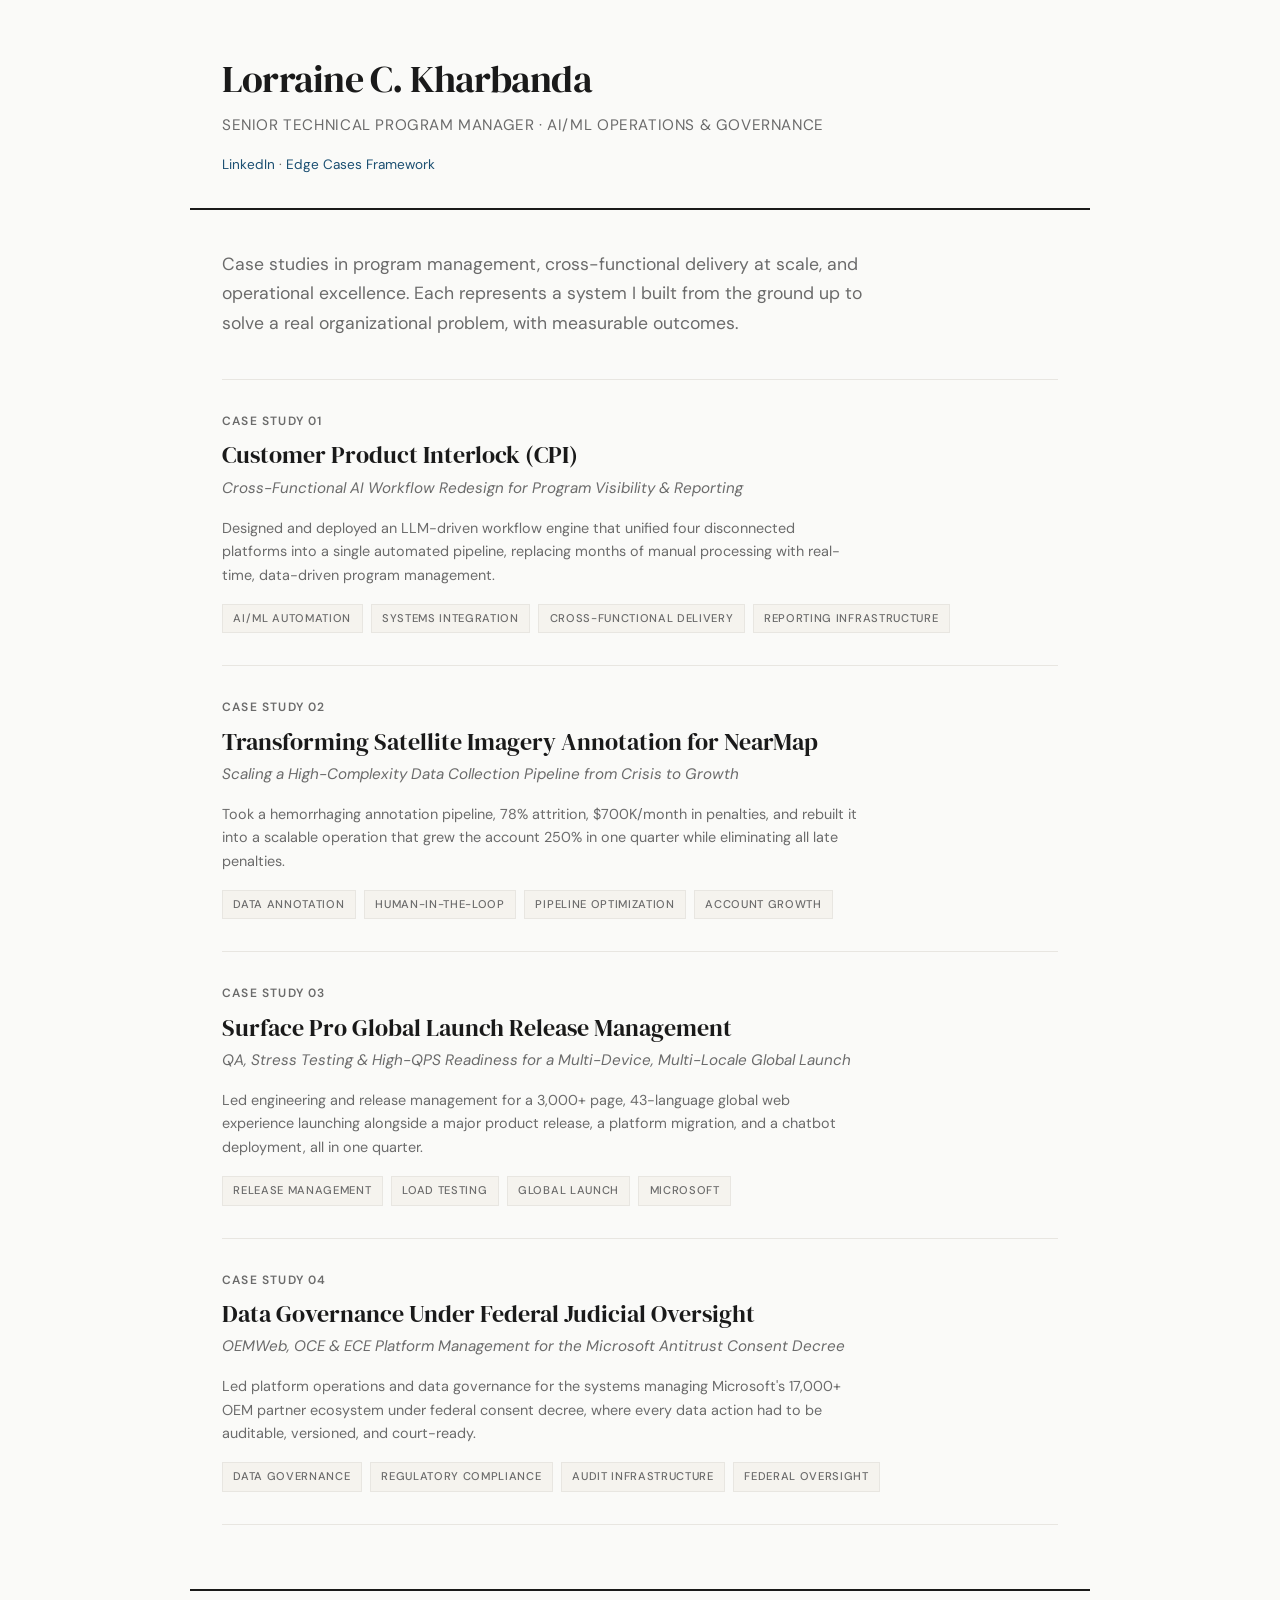
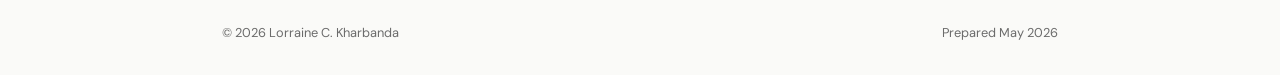
==== index.html @ 27037e4f "Add files via upload" ====
<!DOCTYPE html>
<html lang="en">
<head>
    <meta charset="UTF-8">
    <meta name="viewport" content="width=device-width, initial-scale=1.0">
    <title>Case Studies | Lorraine C. Kharbanda</title>
    <meta name="description" content="Case studies in program management, cross-functional delivery at scale, and operational excellence by Lorraine C. Kharbanda.">
    <link rel="preconnect" href="https://fonts.googleapis.com">
    <link rel="preconnect" href="https://fonts.gstatic.com" crossorigin>
    <link href="https://fonts.googleapis.com/css2?family=DM+Sans:ital,opsz,wght@0,9..40,300;0,9..40,400;0,9..40,500;0,9..40,600;0,9..40,700;1,9..40,400&family=DM+Serif+Display&display=swap" rel="stylesheet">
    <style>
        *, *::before, *::after { margin: 0; padding: 0; box-sizing: border-box; }

        :root {
            --ink: #1a1a1a;
            --paper: #fafaf8;
            --mid: #6b6b6b;
            --light: #e8e6e1;
            --accent: #1B4F72;
            --accent-light: #2471a3;
            --warm: #f5f3ee;
        }

        body {
            font-family: 'DM Sans', sans-serif;
            background: var(--paper);
            color: var(--ink);
            line-height: 1.6;
            -webkit-font-smoothing: antialiased;
        }

        .site-header {
            padding: 3rem 2rem 2rem;
            max-width: 900px;
            margin: 0 auto;
            border-bottom: 2px solid var(--ink);
        }

        .site-header h1 {
            font-family: 'DM Serif Display', serif;
            font-size: 2.4rem;
            font-weight: 400;
            letter-spacing: -0.02em;
            color: var(--ink);
            margin-bottom: 0.25rem;
        }

        .site-header .subtitle {
            font-size: 0.95rem;
            color: var(--mid);
            font-weight: 400;
            letter-spacing: 0.04em;
            text-transform: uppercase;
        }

        .site-header .contact {
            margin-top: 1rem;
            font-size: 0.85rem;
            color: var(--mid);
        }

        .site-header .contact a {
            color: var(--accent);
            text-decoration: none;
        }

        .site-header .contact a:hover {
            text-decoration: underline;
        }

        .intro {
            max-width: 900px;
            margin: 0 auto;
            padding: 2.5rem 2rem 1.5rem;
        }

        .intro p {
            font-size: 1.1rem;
            color: var(--mid);
            max-width: 680px;
            line-height: 1.7;
        }

        .case-studies-grid {
            max-width: 900px;
            margin: 0 auto;
            padding: 1rem 2rem 4rem;
            display: flex;
            flex-direction: column;
            gap: 0;
        }

        .case-study-card {
            display: block;
            text-decoration: none;
            color: inherit;
            padding: 2rem 0;
            border-bottom: 1px solid var(--light);
            transition: all 0.2s ease;
        }

        .case-study-card:first-child {
            border-top: 1px solid var(--light);
        }

        .case-study-card:hover {
            padding-left: 1rem;
        }

        .case-study-card:hover .card-title {
            color: var(--accent);
        }

        .card-number {
            font-size: 0.75rem;
            font-weight: 600;
            letter-spacing: 0.1em;
            text-transform: uppercase;
            color: var(--mid);
            margin-bottom: 0.5rem;
        }

        .card-title {
            font-family: 'DM Serif Display', serif;
            font-size: 1.5rem;
            font-weight: 400;
            line-height: 1.3;
            margin-bottom: 0.35rem;
            transition: color 0.2s ease;
        }

        .card-subtitle {
            font-size: 0.95rem;
            color: var(--mid);
            margin-bottom: 1rem;
            font-style: italic;
        }

        .card-description {
            font-size: 0.9rem;
            color: var(--mid);
            max-width: 640px;
            line-height: 1.65;
        }

        .card-tags {
            display: flex;
            flex-wrap: wrap;
            gap: 0.5rem;
            margin-top: 1rem;
        }

        .card-tag {
            font-size: 0.7rem;
            font-weight: 500;
            letter-spacing: 0.06em;
            text-transform: uppercase;
            padding: 0.3rem 0.65rem;
            background: var(--warm);
            border: 1px solid var(--light);
            color: var(--mid);
        }

        .site-footer {
            max-width: 900px;
            margin: 0 auto;
            padding: 2rem;
            border-top: 2px solid var(--ink);
            font-size: 0.8rem;
            color: var(--mid);
            display: flex;
            justify-content: space-between;
            align-items: center;
        }

        .site-footer a {
            color: var(--accent);
            text-decoration: none;
        }

        .site-footer a:hover {
            text-decoration: underline;
        }

        @media (max-width: 640px) {
            .site-header { padding: 2rem 1.25rem 1.5rem; }
            .site-header h1 { font-size: 1.8rem; }
            .intro { padding: 2rem 1.25rem 1rem; }
            .case-studies-grid { padding: 1rem 1.25rem 3rem; }
            .card-title { font-size: 1.25rem; }
            .site-footer { padding: 1.5rem 1.25rem; flex-direction: column; gap: 0.5rem; }
        }
    </style>
</head>
<body>
    <header class="site-header">
        <h1>Lorraine C. Kharbanda</h1>
        <div class="subtitle">Senior Technical Program Manager &middot; AI/ML Operations &amp; Governance</div>
        <div class="contact">
            <a href="https://linkedin.com/in/lorraineckharbanda">LinkedIn</a> &middot;
            <a href="https://lorraineckharbanda.github.io/edge-cases/">Edge Cases Framework</a>
        </div>
    </header>

    <section class="intro">
        <p>Case studies in program management, cross-functional delivery at scale, and operational excellence. Each represents a system I built from the ground up to solve a real organizational problem, with measurable outcomes.</p>
    </section>

    <section class="case-studies-grid">
        <a href="cpi.html" class="case-study-card">
            <div class="card-number">Case Study 01</div>
            <div class="card-title">Customer Product Interlock (CPI)</div>
            <div class="card-subtitle">Cross-Functional AI Workflow Redesign for Program Visibility &amp; Reporting</div>
            <div class="card-description">Designed and deployed an LLM-driven workflow engine that unified four disconnected platforms into a single automated pipeline, replacing months of manual processing with real-time, data-driven program management.</div>
            <div class="card-tags">
                <span class="card-tag">AI/ML Automation</span>
                <span class="card-tag">Systems Integration</span>
                <span class="card-tag">Cross-Functional Delivery</span>
                <span class="card-tag">Reporting Infrastructure</span>
            </div>
        </a>

        <a href="nearmap.html" class="case-study-card">
            <div class="card-number">Case Study 02</div>
            <div class="card-title">Transforming Satellite Imagery Annotation for NearMap</div>
            <div class="card-subtitle">Scaling a High-Complexity Data Collection Pipeline from Crisis to Growth</div>
            <div class="card-description">Took a hemorrhaging annotation pipeline, 78% attrition, $700K/month in penalties, and rebuilt it into a scalable operation that grew the account 250% in one quarter while eliminating all late penalties.</div>
            <div class="card-tags">
                <span class="card-tag">Data Annotation</span>
                <span class="card-tag">Human-in-the-Loop</span>
                <span class="card-tag">Pipeline Optimization</span>
                <span class="card-tag">Account Growth</span>
            </div>
        </a>

        <a href="surface.html" class="case-study-card">
            <div class="card-number">Case Study 03</div>
            <div class="card-title">Surface Pro Global Launch Release Management</div>
            <div class="card-subtitle">QA, Stress Testing &amp; High-QPS Readiness for a Multi-Device, Multi-Locale Global Launch</div>
            <div class="card-description">Led engineering and release management for a 3,000+ page, 43-language global web experience launching alongside a major product release, a platform migration, and a chatbot deployment, all in one quarter.</div>
            <div class="card-tags">
                <span class="card-tag">Release Management</span>
                <span class="card-tag">Load Testing</span>
                <span class="card-tag">Global Launch</span>
                <span class="card-tag">Microsoft</span>
            </div>
        </a>

        <a href="oemweb.html" class="case-study-card">
            <div class="card-number">Case Study 04</div>
            <div class="card-title">Data Governance Under Federal Judicial Oversight</div>
            <div class="card-subtitle">OEMWeb, OCE &amp; ECE Platform Management for the Microsoft Antitrust Consent Decree</div>
            <div class="card-description">Led platform operations and data governance for the systems managing Microsoft's 17,000+ OEM partner ecosystem under federal consent decree, where every data action had to be auditable, versioned, and court-ready.</div>
            <div class="card-tags">
                <span class="card-tag">Data Governance</span>
                <span class="card-tag">Regulatory Compliance</span>
                <span class="card-tag">Audit Infrastructure</span>
                <span class="card-tag">Federal Oversight</span>
            </div>
        </a>
    </section>

    <footer class="site-footer">
        <span>&copy; 2026 Lorraine C. Kharbanda</span>
        <span>Prepared May 2026</span>
    </footer>
</body>
</html>
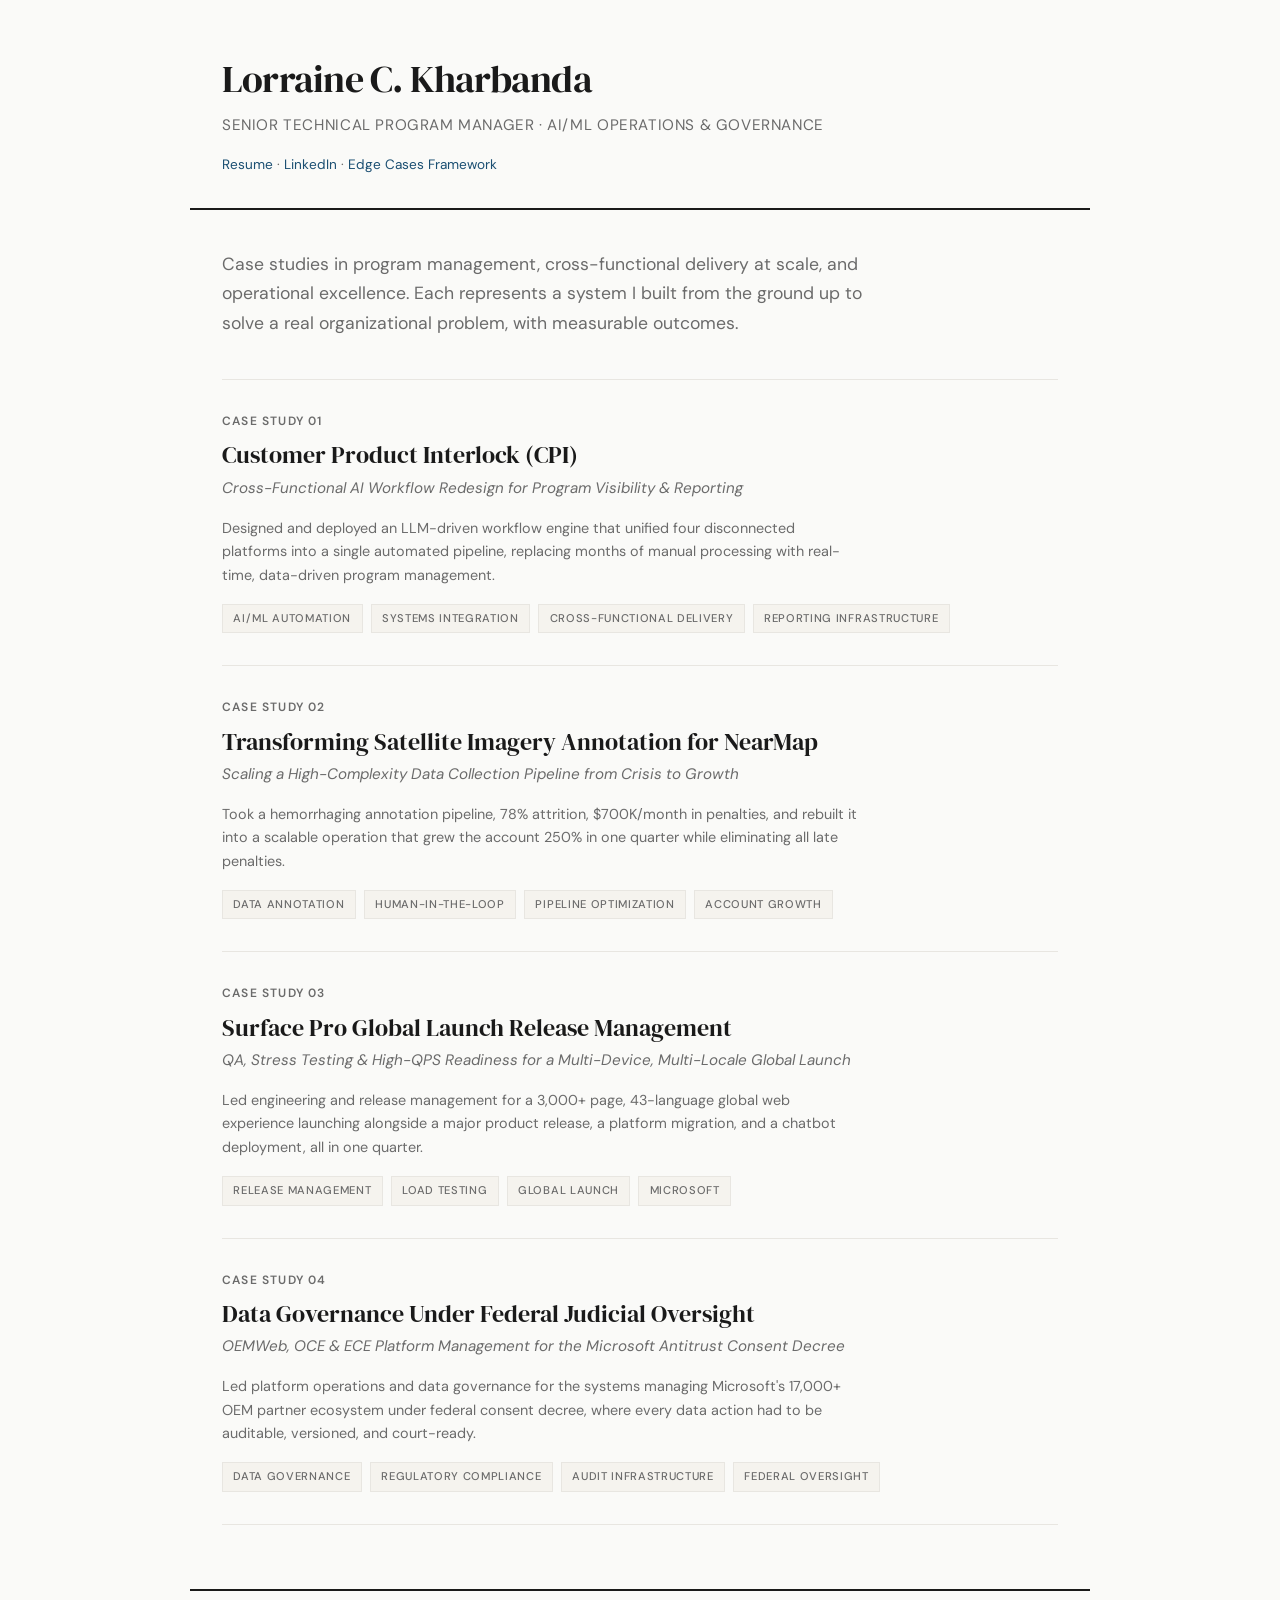
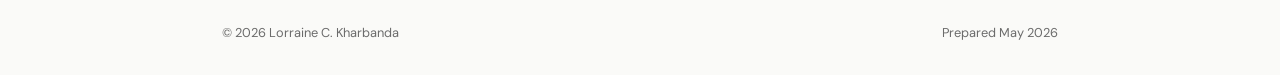
==== commit c4d8ebc2: "Add files via upload" ====
--- a/index.html
+++ b/index.html
@@ -197,6 +197,7 @@
         <h1>Lorraine C. Kharbanda</h1>
         <div class="subtitle">Senior Technical Program Manager &middot; AI/ML Operations &amp; Governance</div>
         <div class="contact">
+            <a href="resume.html">Resume</a> &middot;
             <a href="https://linkedin.com/in/lorraineckharbanda">LinkedIn</a> &middot;
             <a href="https://lorraineckharbanda.github.io/edge-cases/">Edge Cases Framework</a>
         </div>
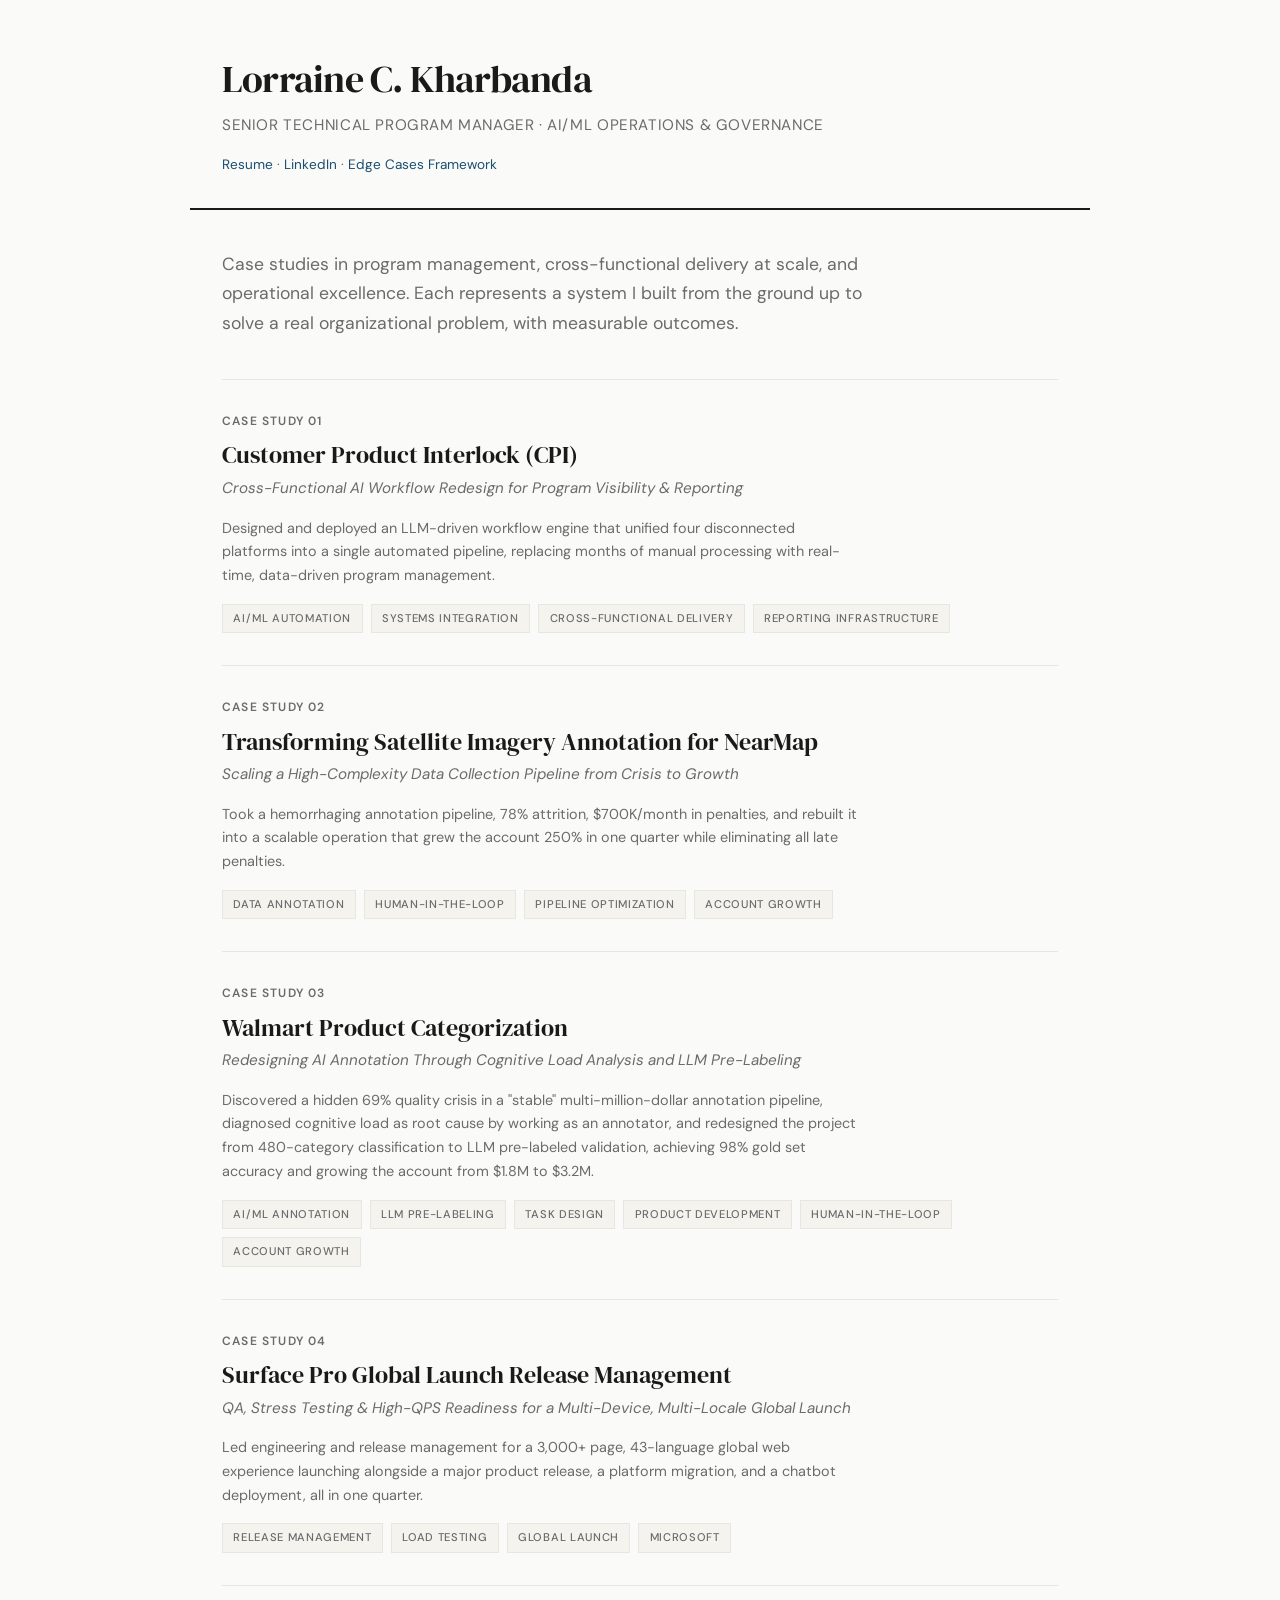
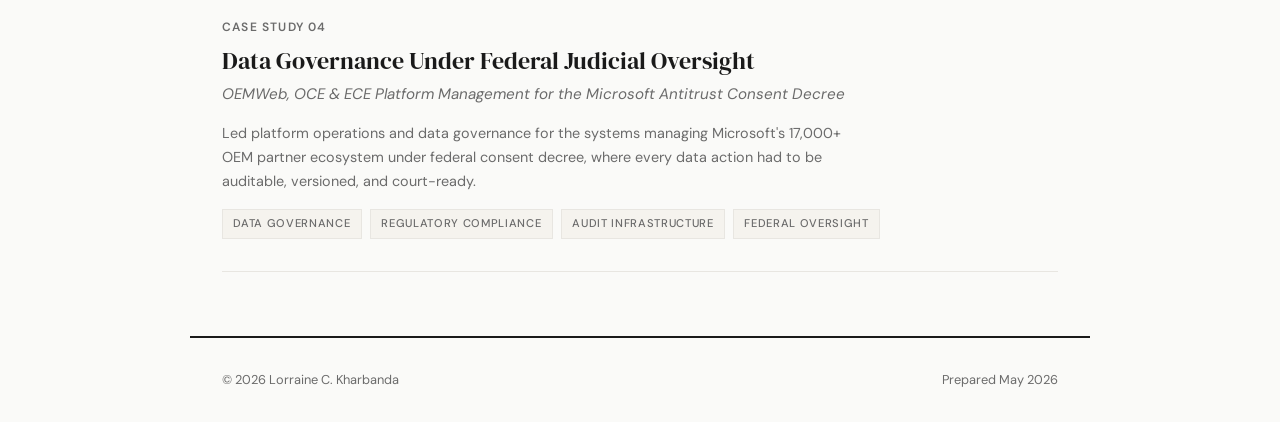
==== commit da0cbff5: "Update index.html" ====
--- a/index.html
+++ b/index.html
@@ -234,8 +234,23 @@
             </div>
         </a>
 
-        <a href="surface.html" class="case-study-card">
+        <a href="walmart.html" class="case-study-card">
             <div class="card-number">Case Study 03</div>
+            <div class="card-title">Walmart Product Categorization</div>
+            <div class="card-subtitle">Redesigning AI Annotation Through Cognitive Load Analysis and LLM Pre-Labeling</div>
+            <div class="card-description">Discovered a hidden 69% quality crisis in a "stable" multi-million-dollar annotation pipeline, diagnosed cognitive load as root cause by working as an annotator, and redesigned the project from 480-category classification to LLM pre-labeled validation, achieving 98% gold set accuracy and growing the account from $1.8M to $3.2M.</div>
+            <div class="card-tags">
+                <span class="card-tag">AI/ML Annotation</span>
+                <span class="card-tag">LLM Pre-Labeling</span>
+                <span class="card-tag">Task Design</span>
+                <span class="card-tag">Product Development</span>
+                <span class="card-tag">Human-in-the-Loop</span>
+                <span class="card-tag">Account Growth</span>
+            </div>
+        </a>
+
+         <a href="surface.html" class="case-study-card">
+            <div class="card-number">Case Study 04</div>
             <div class="card-title">Surface Pro Global Launch Release Management</div>
             <div class="card-subtitle">QA, Stress Testing &amp; High-QPS Readiness for a Multi-Device, Multi-Locale Global Launch</div>
             <div class="card-description">Led engineering and release management for a 3,000+ page, 43-language global web experience launching alongside a major product release, a platform migration, and a chatbot deployment, all in one quarter.</div>
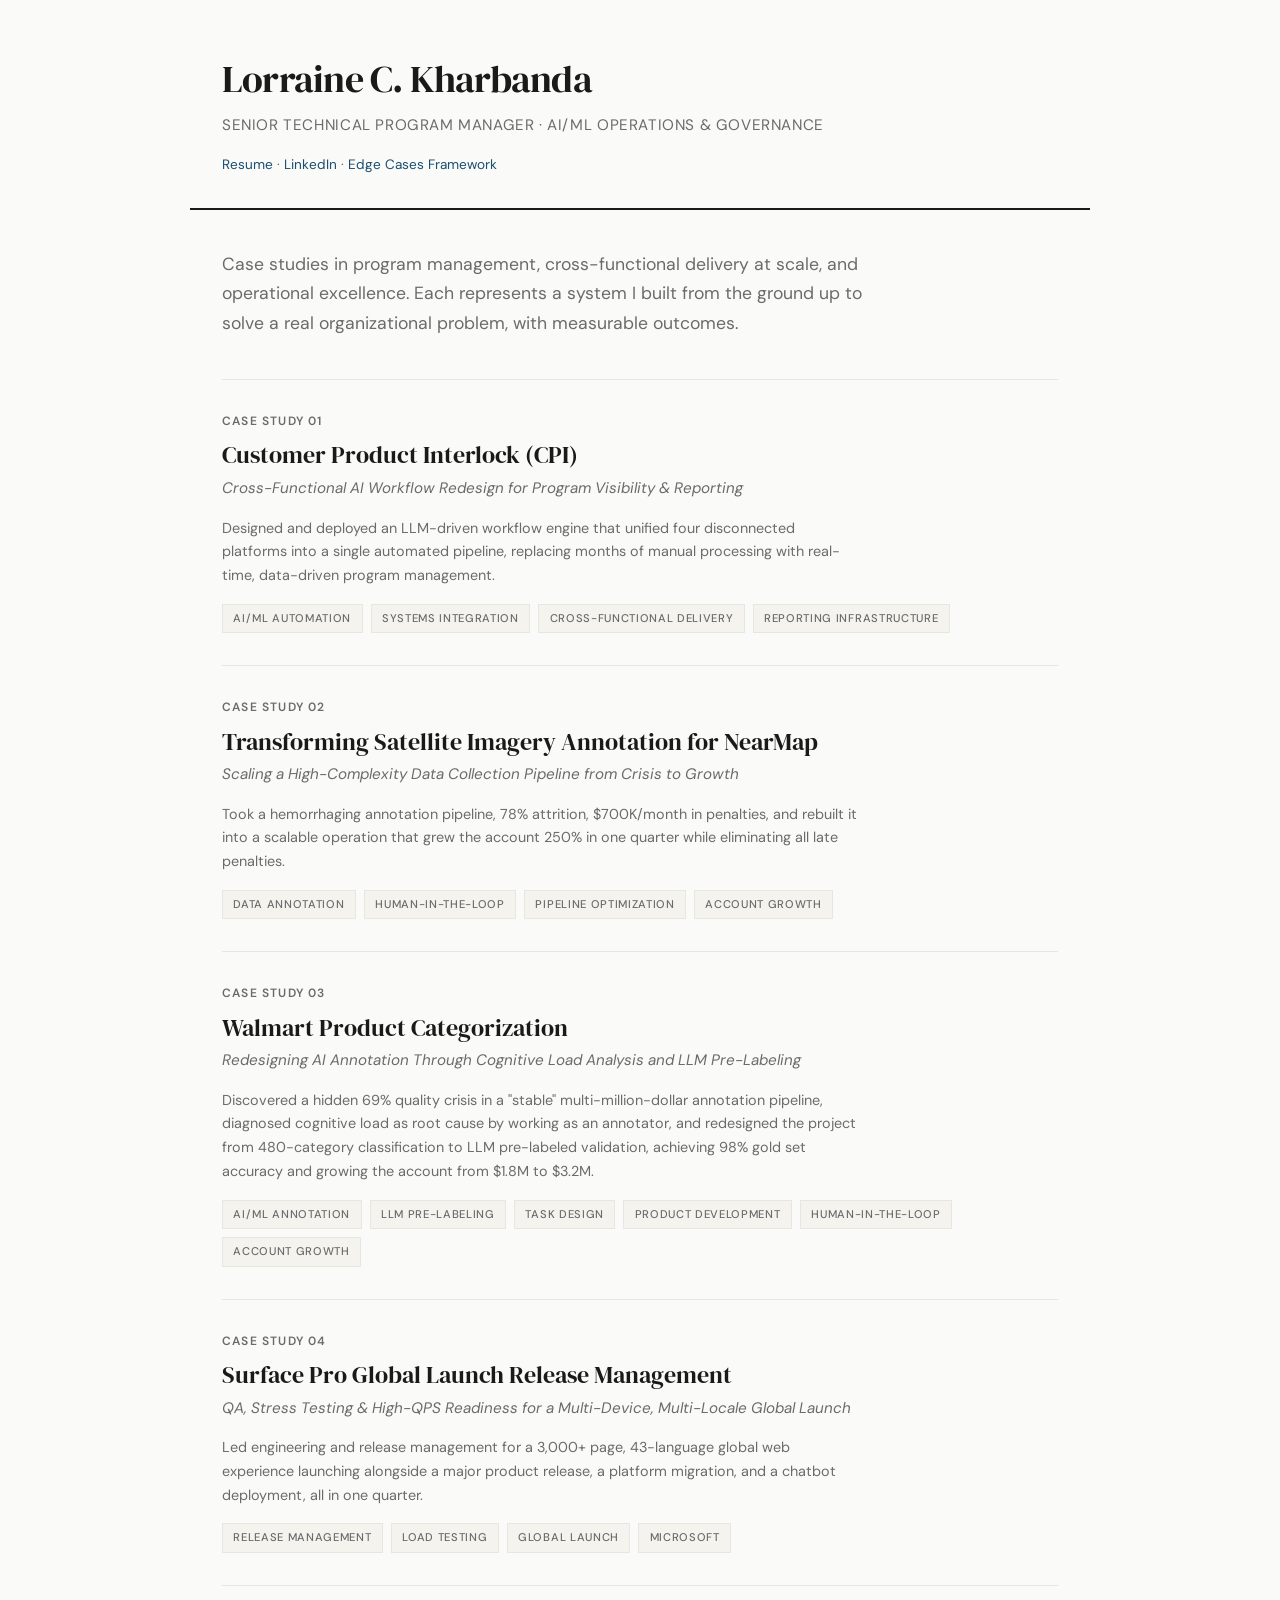
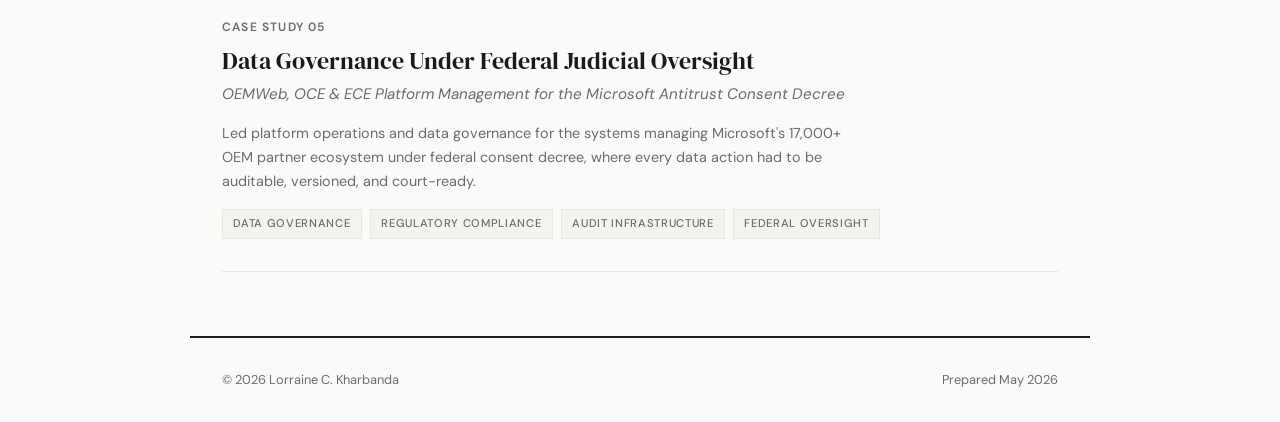
==== commit c15f7833: "Update index.html" ====
--- a/index.html
+++ b/index.html
@@ -263,7 +263,7 @@
         </a>
 
         <a href="oemweb.html" class="case-study-card">
-            <div class="card-number">Case Study 04</div>
+            <div class="card-number">Case Study 05</div>
             <div class="card-title">Data Governance Under Federal Judicial Oversight</div>
             <div class="card-subtitle">OEMWeb, OCE &amp; ECE Platform Management for the Microsoft Antitrust Consent Decree</div>
             <div class="card-description">Led platform operations and data governance for the systems managing Microsoft's 17,000+ OEM partner ecosystem under federal consent decree, where every data action had to be auditable, versioned, and court-ready.</div>
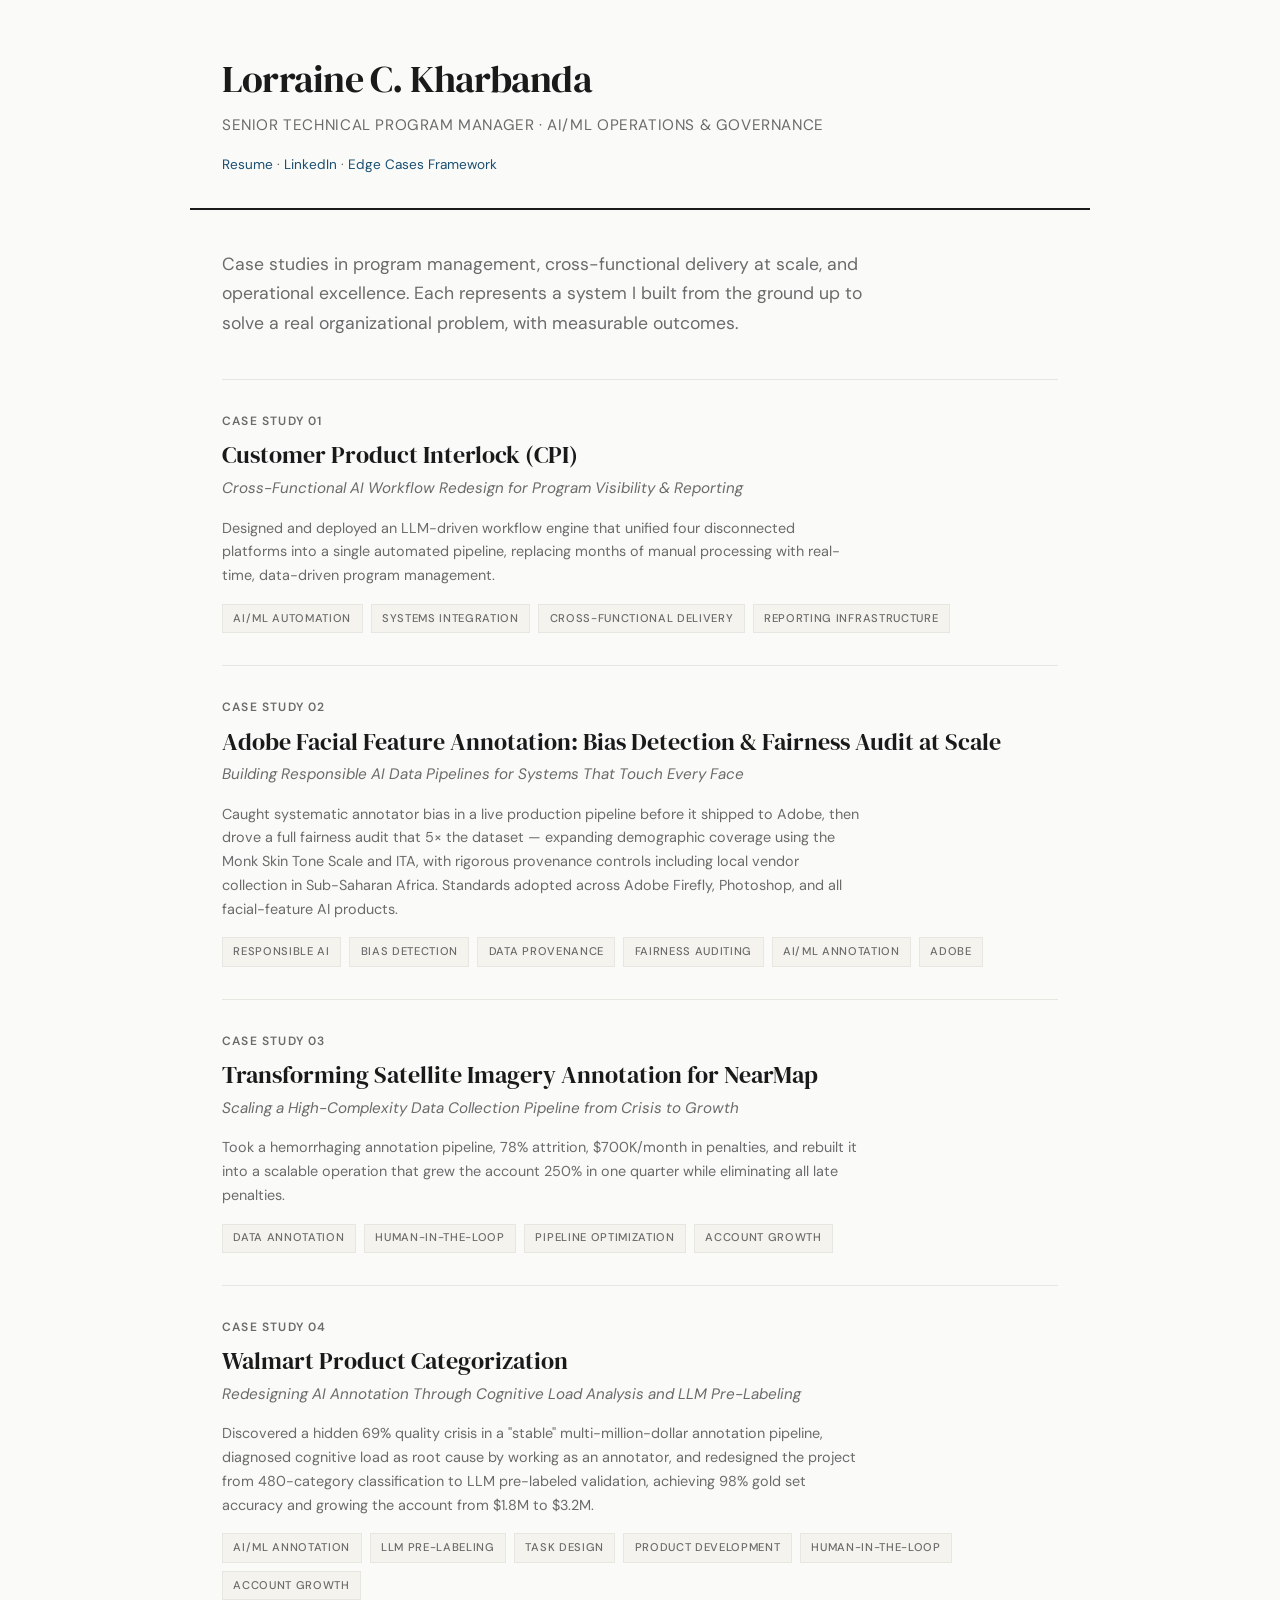
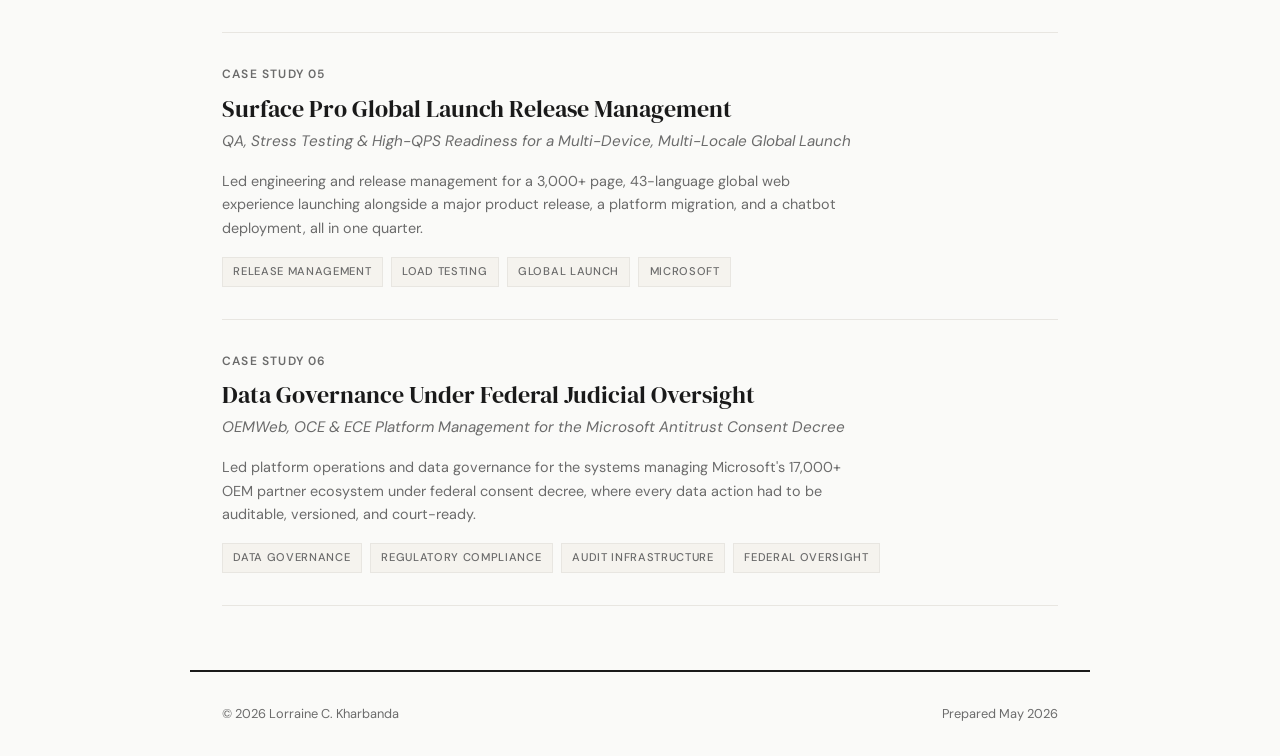
==== commit d5e11432: "Update index.html added adobe case study" ====
--- a/index.html
+++ b/index.html
@@ -10,7 +10,6 @@
     <link href="https://fonts.googleapis.com/css2?family=DM+Sans:ital,opsz,wght@0,9..40,300;0,9..40,400;0,9..40,500;0,9..40,600;0,9..40,700;1,9..40,400&family=DM+Serif+Display&display=swap" rel="stylesheet">
     <style>
         *, *::before, *::after { margin: 0; padding: 0; box-sizing: border-box; }
-
         :root {
             --ink: #1a1a1a;
             --paper: #fafaf8;
@@ -20,7 +19,6 @@
             --accent-light: #2471a3;
             --warm: #f5f3ee;
         }
-
         body {
             font-family: 'DM Sans', sans-serif;
             background: var(--paper);
@@ -28,14 +26,12 @@
             line-height: 1.6;
             -webkit-font-smoothing: antialiased;
         }
-
         .site-header {
             padding: 3rem 2rem 2rem;
             max-width: 900px;
             margin: 0 auto;
             border-bottom: 2px solid var(--ink);
         }
-
         .site-header h1 {
             font-family: 'DM Serif Display', serif;
             font-size: 2.4rem;
@@ -44,7 +40,6 @@
             color: var(--ink);
             margin-bottom: 0.25rem;
         }
-
         .site-header .subtitle {
             font-size: 0.95rem;
             color: var(--mid);
@@ -52,35 +47,29 @@
             letter-spacing: 0.04em;
             text-transform: uppercase;
         }
-
         .site-header .contact {
             margin-top: 1rem;
             font-size: 0.85rem;
             color: var(--mid);
         }
-
         .site-header .contact a {
             color: var(--accent);
             text-decoration: none;
         }
-
         .site-header .contact a:hover {
             text-decoration: underline;
         }
-
         .intro {
             max-width: 900px;
             margin: 0 auto;
             padding: 2.5rem 2rem 1.5rem;
         }
-
         .intro p {
             font-size: 1.1rem;
             color: var(--mid);
             max-width: 680px;
             line-height: 1.7;
         }
-
         .case-studies-grid {
             max-width: 900px;
             margin: 0 auto;
@@ -89,7 +78,6 @@
             flex-direction: column;
             gap: 0;
         }
-
         .case-study-card {
             display: block;
             text-decoration: none;
@@ -98,19 +86,15 @@
             border-bottom: 1px solid var(--light);
             transition: all 0.2s ease;
         }
-
         .case-study-card:first-child {
             border-top: 1px solid var(--light);
         }
-
         .case-study-card:hover {
             padding-left: 1rem;
         }
-
         .case-study-card:hover .card-title {
             color: var(--accent);
         }
-
         .card-number {
             font-size: 0.75rem;
             font-weight: 600;
@@ -119,7 +103,6 @@
             color: var(--mid);
             margin-bottom: 0.5rem;
         }
-
         .card-title {
             font-family: 'DM Serif Display', serif;
             font-size: 1.5rem;
@@ -128,28 +111,24 @@
             margin-bottom: 0.35rem;
             transition: color 0.2s ease;
         }
-
         .card-subtitle {
             font-size: 0.95rem;
             color: var(--mid);
             margin-bottom: 1rem;
             font-style: italic;
         }
-
         .card-description {
             font-size: 0.9rem;
             color: var(--mid);
             max-width: 640px;
             line-height: 1.65;
         }
-
         .card-tags {
             display: flex;
             flex-wrap: wrap;
             gap: 0.5rem;
             margin-top: 1rem;
         }
-
         .card-tag {
             font-size: 0.7rem;
             font-weight: 500;
@@ -160,7 +139,6 @@
             border: 1px solid var(--light);
             color: var(--mid);
         }
-
         .site-footer {
             max-width: 900px;
             margin: 0 auto;
@@ -172,16 +150,13 @@
             justify-content: space-between;
             align-items: center;
         }
-
         .site-footer a {
             color: var(--accent);
             text-decoration: none;
         }
-
         .site-footer a:hover {
             text-decoration: underline;
         }
-
         @media (max-width: 640px) {
             .site-header { padding: 2rem 1.25rem 1.5rem; }
             .site-header h1 { font-size: 1.8rem; }
@@ -202,11 +177,9 @@
             <a href="https://lorraineckharbanda.github.io/edge-cases/">Edge Cases Framework</a>
         </div>
     </header>
-
     <section class="intro">
         <p>Case studies in program management, cross-functional delivery at scale, and operational excellence. Each represents a system I built from the ground up to solve a real organizational problem, with measurable outcomes.</p>
     </section>
-
     <section class="case-studies-grid">
         <a href="cpi.html" class="case-study-card">
             <div class="card-number">Case Study 01</div>
@@ -220,9 +193,22 @@
                 <span class="card-tag">Reporting Infrastructure</span>
             </div>
         </a>
-
+        <a href="adobe-fairness.html" class="case-study-card">
+            <div class="card-number">Case Study 02</div>
+            <div class="card-title">Adobe Facial Feature Annotation: Bias Detection &amp; Fairness Audit at Scale</div>
+            <div class="card-subtitle">Building Responsible AI Data Pipelines for Systems That Touch Every Face</div>
+            <div class="card-description">Caught systematic annotator bias in a live production pipeline before it shipped to Adobe, then drove a full fairness audit that 5&times; the dataset &mdash; expanding demographic coverage using the Monk Skin Tone Scale and ITA, with rigorous provenance controls including local vendor collection in Sub-Saharan Africa. Standards adopted across Adobe Firefly, Photoshop, and all facial-feature AI products.</div>
+            <div class="card-tags">
+                <span class="card-tag">Responsible AI</span>
+                <span class="card-tag">Bias Detection</span>
+                <span class="card-tag">Data Provenance</span>
+                <span class="card-tag">Fairness Auditing</span>
+                <span class="card-tag">AI/ML Annotation</span>
+                <span class="card-tag">Adobe</span>
+            </div>
+        </a>
         <a href="nearmap.html" class="case-study-card">
-            <div class="card-number">Case Study 02</div>
+            <div class="card-number">Case Study 03</div>
             <div class="card-title">Transforming Satellite Imagery Annotation for NearMap</div>
             <div class="card-subtitle">Scaling a High-Complexity Data Collection Pipeline from Crisis to Growth</div>
             <div class="card-description">Took a hemorrhaging annotation pipeline, 78% attrition, $700K/month in penalties, and rebuilt it into a scalable operation that grew the account 250% in one quarter while eliminating all late penalties.</div>
@@ -233,9 +219,8 @@
                 <span class="card-tag">Account Growth</span>
             </div>
         </a>
-
         <a href="walmart.html" class="case-study-card">
-            <div class="card-number">Case Study 03</div>
+            <div class="card-number">Case Study 04</div>
             <div class="card-title">Walmart Product Categorization</div>
             <div class="card-subtitle">Redesigning AI Annotation Through Cognitive Load Analysis and LLM Pre-Labeling</div>
             <div class="card-description">Discovered a hidden 69% quality crisis in a "stable" multi-million-dollar annotation pipeline, diagnosed cognitive load as root cause by working as an annotator, and redesigned the project from 480-category classification to LLM pre-labeled validation, achieving 98% gold set accuracy and growing the account from $1.8M to $3.2M.</div>
@@ -248,9 +233,8 @@
                 <span class="card-tag">Account Growth</span>
             </div>
         </a>
-
-         <a href="surface.html" class="case-study-card">
-            <div class="card-number">Case Study 04</div>
+        <a href="surface.html" class="case-study-card">
+            <div class="card-number">Case Study 05</div>
             <div class="card-title">Surface Pro Global Launch Release Management</div>
             <div class="card-subtitle">QA, Stress Testing &amp; High-QPS Readiness for a Multi-Device, Multi-Locale Global Launch</div>
             <div class="card-description">Led engineering and release management for a 3,000+ page, 43-language global web experience launching alongside a major product release, a platform migration, and a chatbot deployment, all in one quarter.</div>
@@ -261,9 +245,8 @@
                 <span class="card-tag">Microsoft</span>
             </div>
         </a>
-
         <a href="oemweb.html" class="case-study-card">
-            <div class="card-number">Case Study 05</div>
+            <div class="card-number">Case Study 06</div>
             <div class="card-title">Data Governance Under Federal Judicial Oversight</div>
             <div class="card-subtitle">OEMWeb, OCE &amp; ECE Platform Management for the Microsoft Antitrust Consent Decree</div>
             <div class="card-description">Led platform operations and data governance for the systems managing Microsoft's 17,000+ OEM partner ecosystem under federal consent decree, where every data action had to be auditable, versioned, and court-ready.</div>
@@ -275,7 +258,6 @@
             </div>
         </a>
     </section>
-
     <footer class="site-footer">
         <span>&copy; 2026 Lorraine C. Kharbanda</span>
         <span>Prepared May 2026</span>
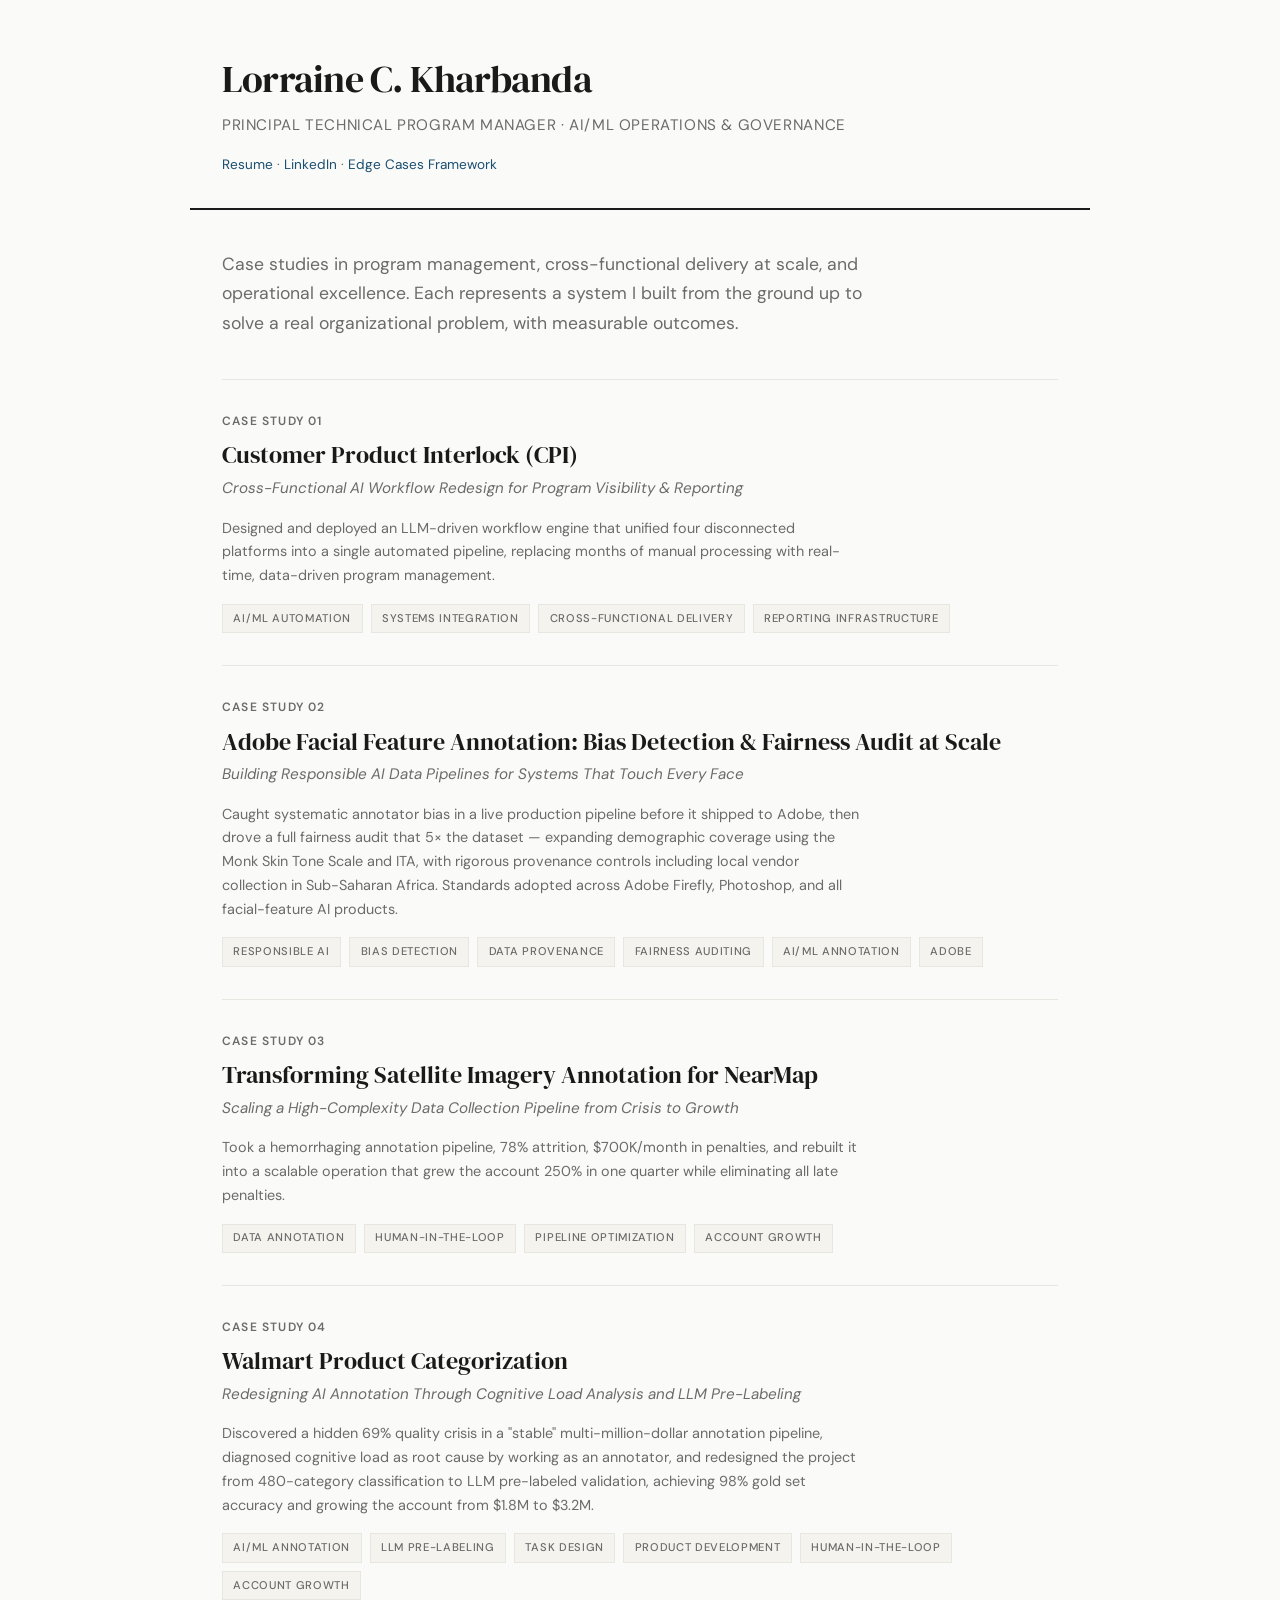
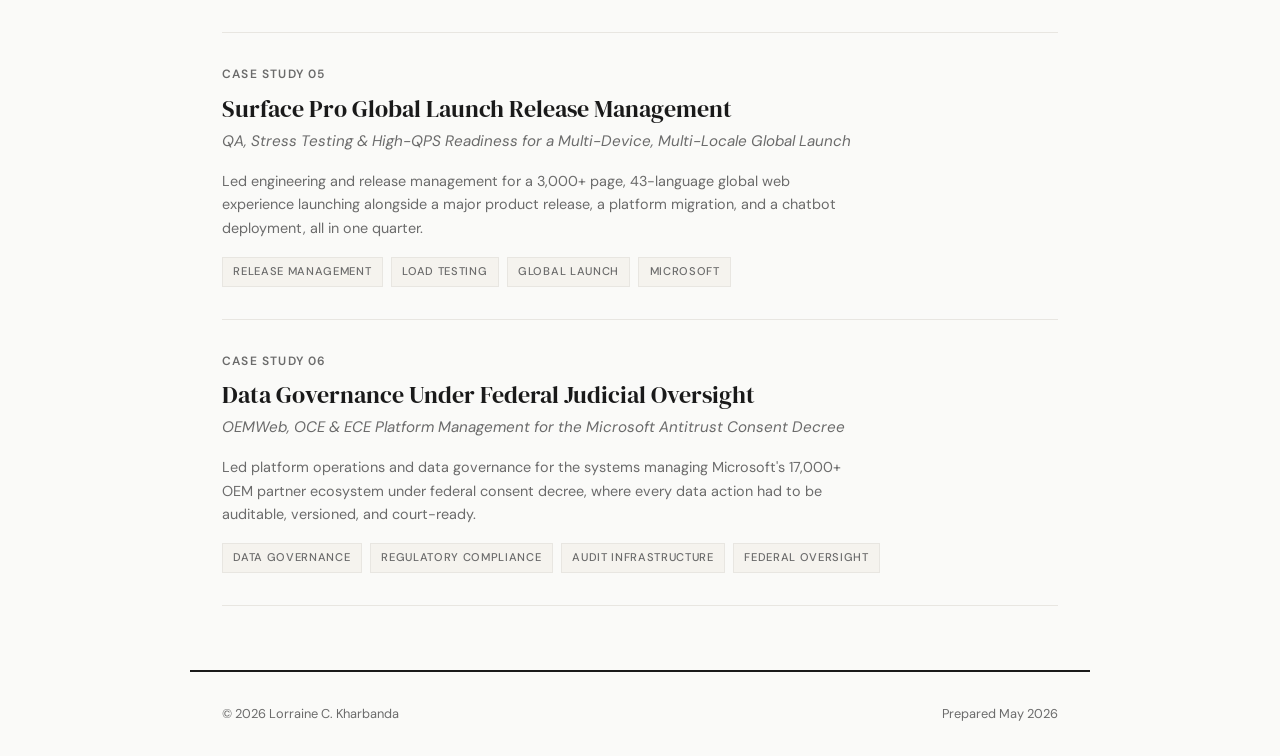
==== commit 9106a5c1: "Update index.html" ====
--- a/index.html
+++ b/index.html
@@ -170,7 +170,7 @@
 <body>
     <header class="site-header">
         <h1>Lorraine C. Kharbanda</h1>
-        <div class="subtitle">Senior Technical Program Manager &middot; AI/ML Operations &amp; Governance</div>
+        <div class="subtitle">Principal Technical Program Manager &middot; AI/ML Operations &amp; Governance</div>
         <div class="contact">
             <a href="resume.html">Resume</a> &middot;
             <a href="https://linkedin.com/in/lorraineckharbanda">LinkedIn</a> &middot;
